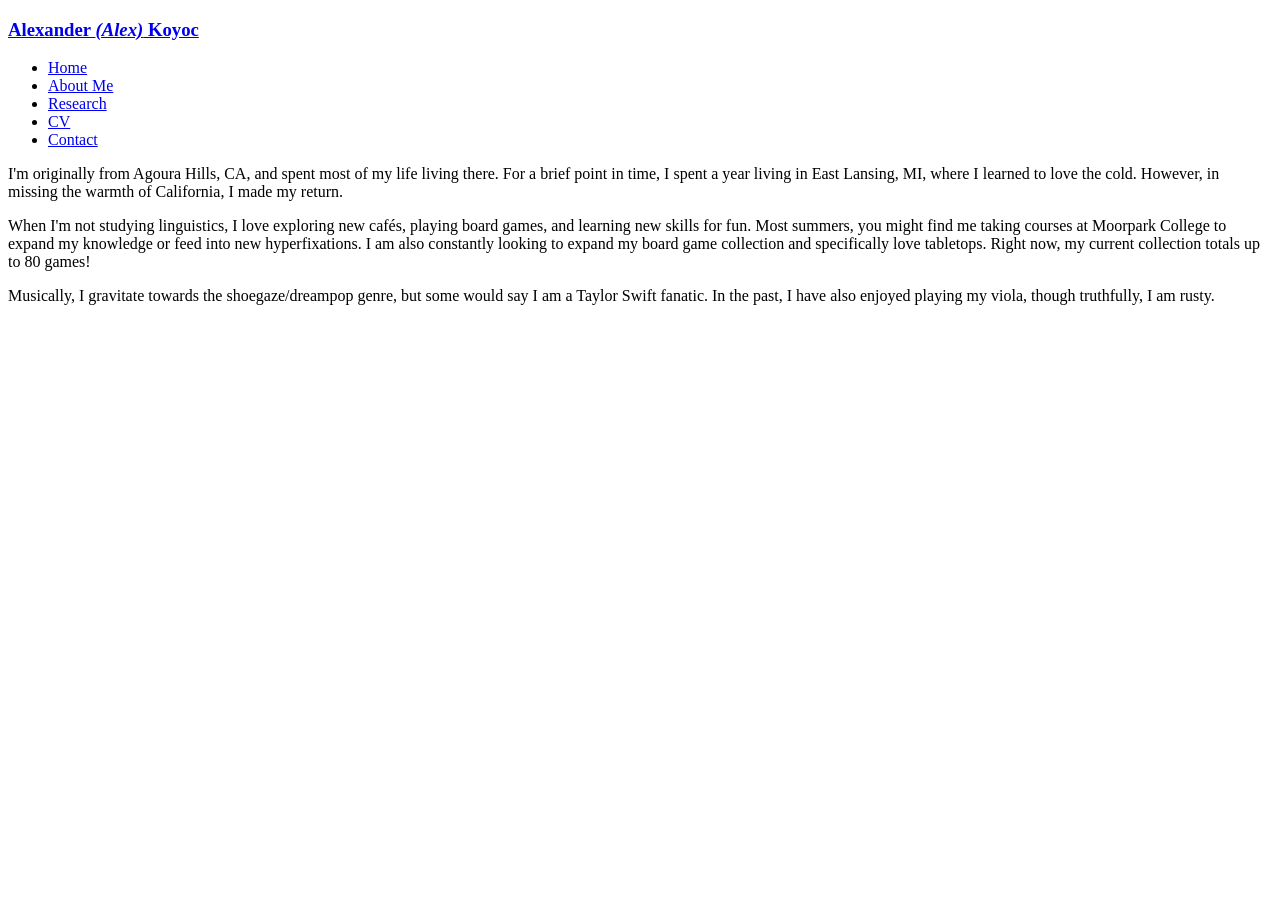
==== about-me.html @ 0995c2f6 "Create about-me.html" ====
<!DOCTYPE html>
<html>
   <head>
     <meta charset="utf-8">
     <title>Alex Koyoc</title>
     <link rel="icon" href="AKLogo1.png">
   </head>
   <body>
      <section class="content">
         
         <section class="banner">
            <h1> <a href="index.html">Alexander <em>(Alex)</em> Koyoc</a> </h1>
         </section>

         <section class="=nav">
               <nav>
                  <ul>
                     <li><a href="index.html">Home</a></li>
                     <li><a href="about-me.html">About Me</a></li>
                     <li><a href="research.html">Research</a></li>
                     <li><a href="AKCV.pdf">CV</a></li>
                     <li><a href="contact.html">Contact</a></li>
                  </ul>
               </nav>
         </section>
        
         <section>
            <p> I'm originally from Agoura Hills, CA, and spent most of my life living there. For a brief point in time, I spent a year living in East Lansing, MI, where I learned to love the cold. However, in missing the warmth of California, I made my return.</p>

           <p> When I'm not studying linguistics, I love exploring new cafés, playing board games, and learning new skills for fun. Most summers, you might find me taking courses at Moorpark College to expand my knowledge or feed into new hyperfixations. I am also constantly looking to expand my board game collection and specifically love tabletops. Right now, my current collection totals up to 80 games!</p>

             <p>Musically, I gravitate towards the shoegaze/dreampop genre, but some would say I am a Taylor Swift fanatic. In the past, I have also enjoyed playing my viola, though truthfully, I am rusty.</p>

         </section>
        
      </section>
   </body>
</html>
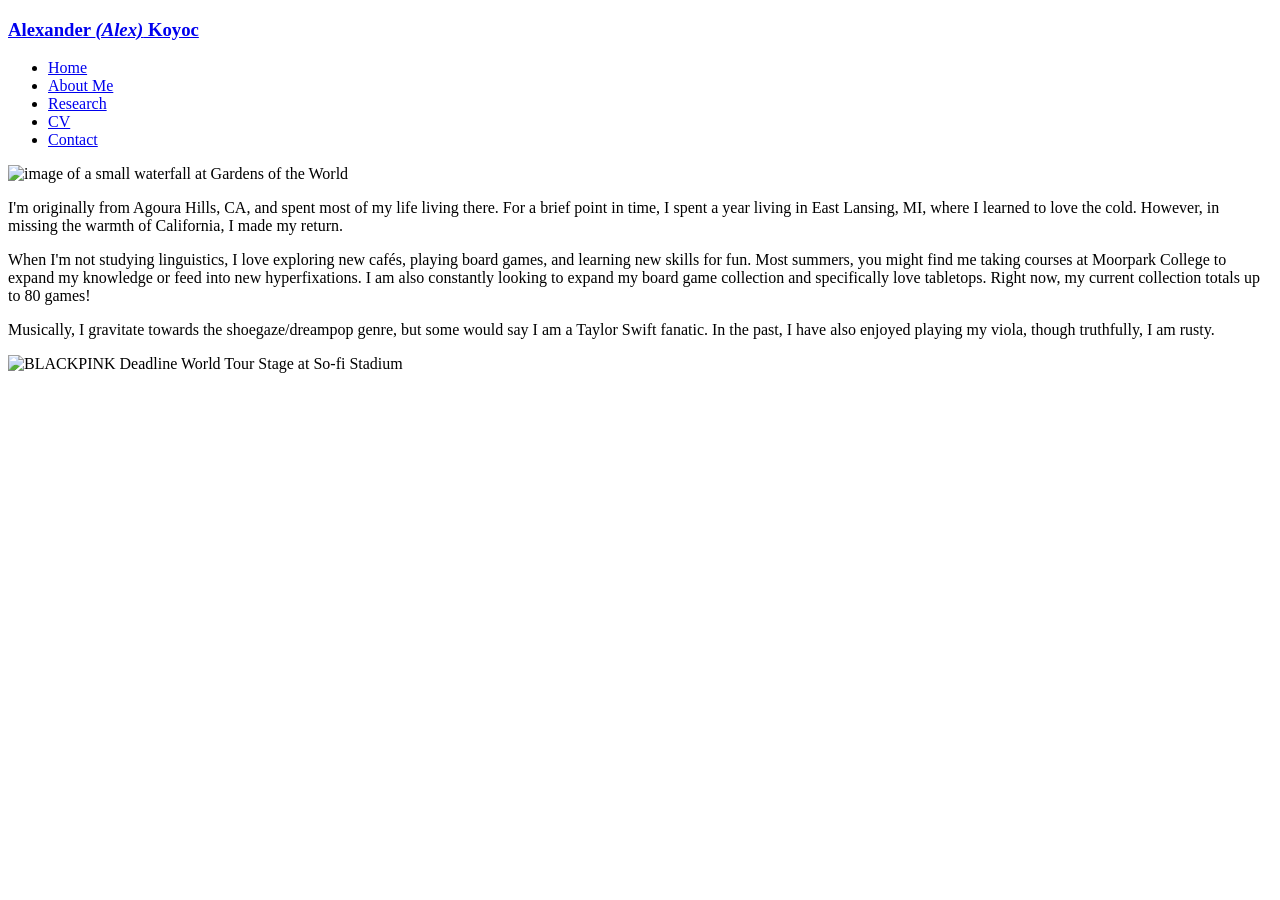
==== commit 6e0c5682: "Update about-me.html" ====
--- a/about-me.html
+++ b/about-me.html
@@ -23,7 +23,11 @@
                   </ul>
                </nav>
          </section>
-        
+
+         <section>
+         <img src="agoura.jpg" alt="image of a small waterfall at Gardens of the World" width="500">
+         </section>
+            
          <section>
             <p> I'm originally from Agoura Hills, CA, and spent most of my life living there. For a brief point in time, I spent a year living in East Lansing, MI, where I learned to love the cold. However, in missing the warmth of California, I made my return.</p>
 
@@ -32,7 +36,11 @@
              <p>Musically, I gravitate towards the shoegaze/dreampop genre, but some would say I am a Taylor Swift fanatic. In the past, I have also enjoyed playing my viola, though truthfully, I am rusty.</p>
 
          </section>
-        
+         
+        <section>
+         <img src="blackpink.jpg" alt="BLACKPINK Deadline World Tour Stage at So-fi Stadium" width="500">
+         </section>
+         
       </section>
    </body>
 </html>
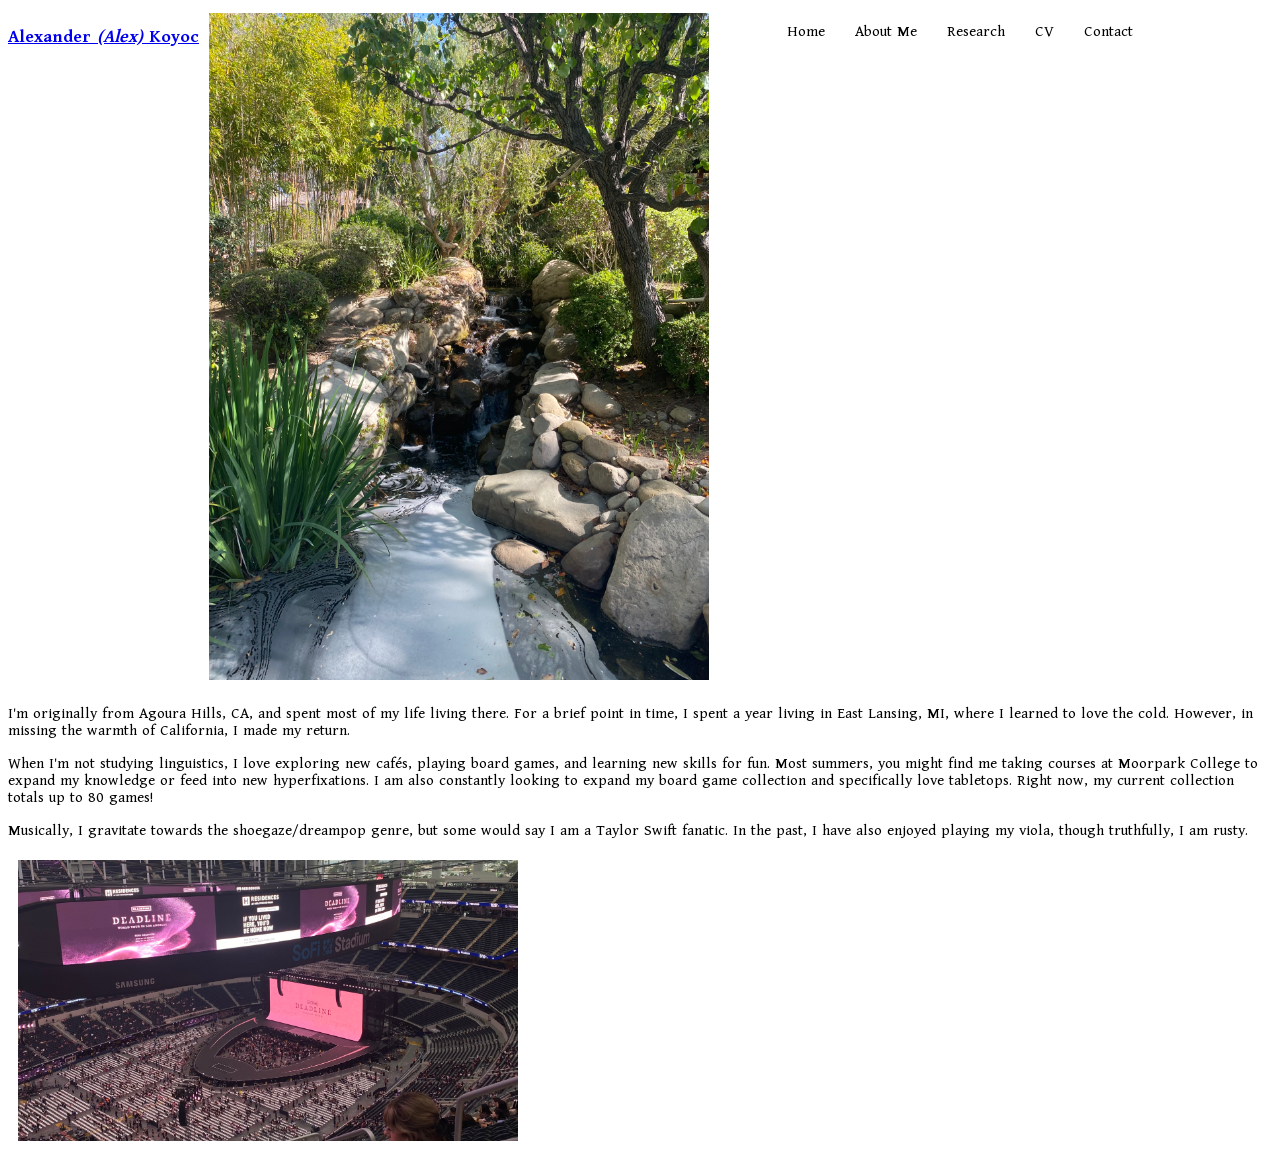
==== commit f2d1f2f2: "Update about-me.html" ====
--- a/about-me.html
+++ b/about-me.html
@@ -1,9 +1,13 @@
 <!DOCTYPE html>
-<html>
+<html lang="en">
    <head>
-     <meta charset="utf-8">
-     <title>Alex Koyoc</title>
-     <link rel="icon" href="AKLogo1.png">
+      <meta charset="UTF-8">
+      <title>Alex Koyoc</title>
+      <link rel="icon" href="AKLogo1.png">
+      <link rel="stylesheet" href="styles.css">
+      <link rel="preconnect" href="https://fonts.googleapis.com">
+      <link rel="preconnect" href="https://fonts.gstatic.com" crossorigin>
+      <link href="https://fonts.googleapis.com/css2?family=Namdhinggo:wght@400;500;600;700;800&display=swap" rel="stylesheet">
    </head>
    <body>
       <section class="content">
--- a/styles.css
+++ b/styles.css
@@ -0,0 +1,53 @@
+body {
+	color: black;
+	font-family: "Namdhinggo", Serif;
+	font-optical-sizing: auto;
+}
+
+.banner {
+	float: left;
+	font-width: 600;
+	font-family: "Namdhinggo", Serif;
+}
+
+nav {
+	float: right;
+	font-family: "Namdhinggo", Serif;
+}
+
+nav ul {
+    display: flex;
+    list-style-type: none;
+    padding: 0;
+    margin: 0;
+    width: 500px;
+}
+
+nav li {
+	border: black 1px;
+    margin: 5px;
+    padding: 10px;
+    text-align: center;
+}
+
+nav a {
+	color: black;
+    text-decoration: none;
+      }
+
+.main-image {
+	clear: both;
+}
+		
+img {
+	width: 500px;
+	margin: 5px 10px;
+}
+
+.main-image img {
+	float: right
+}
+
+footer {
+  text-align: right;
+}
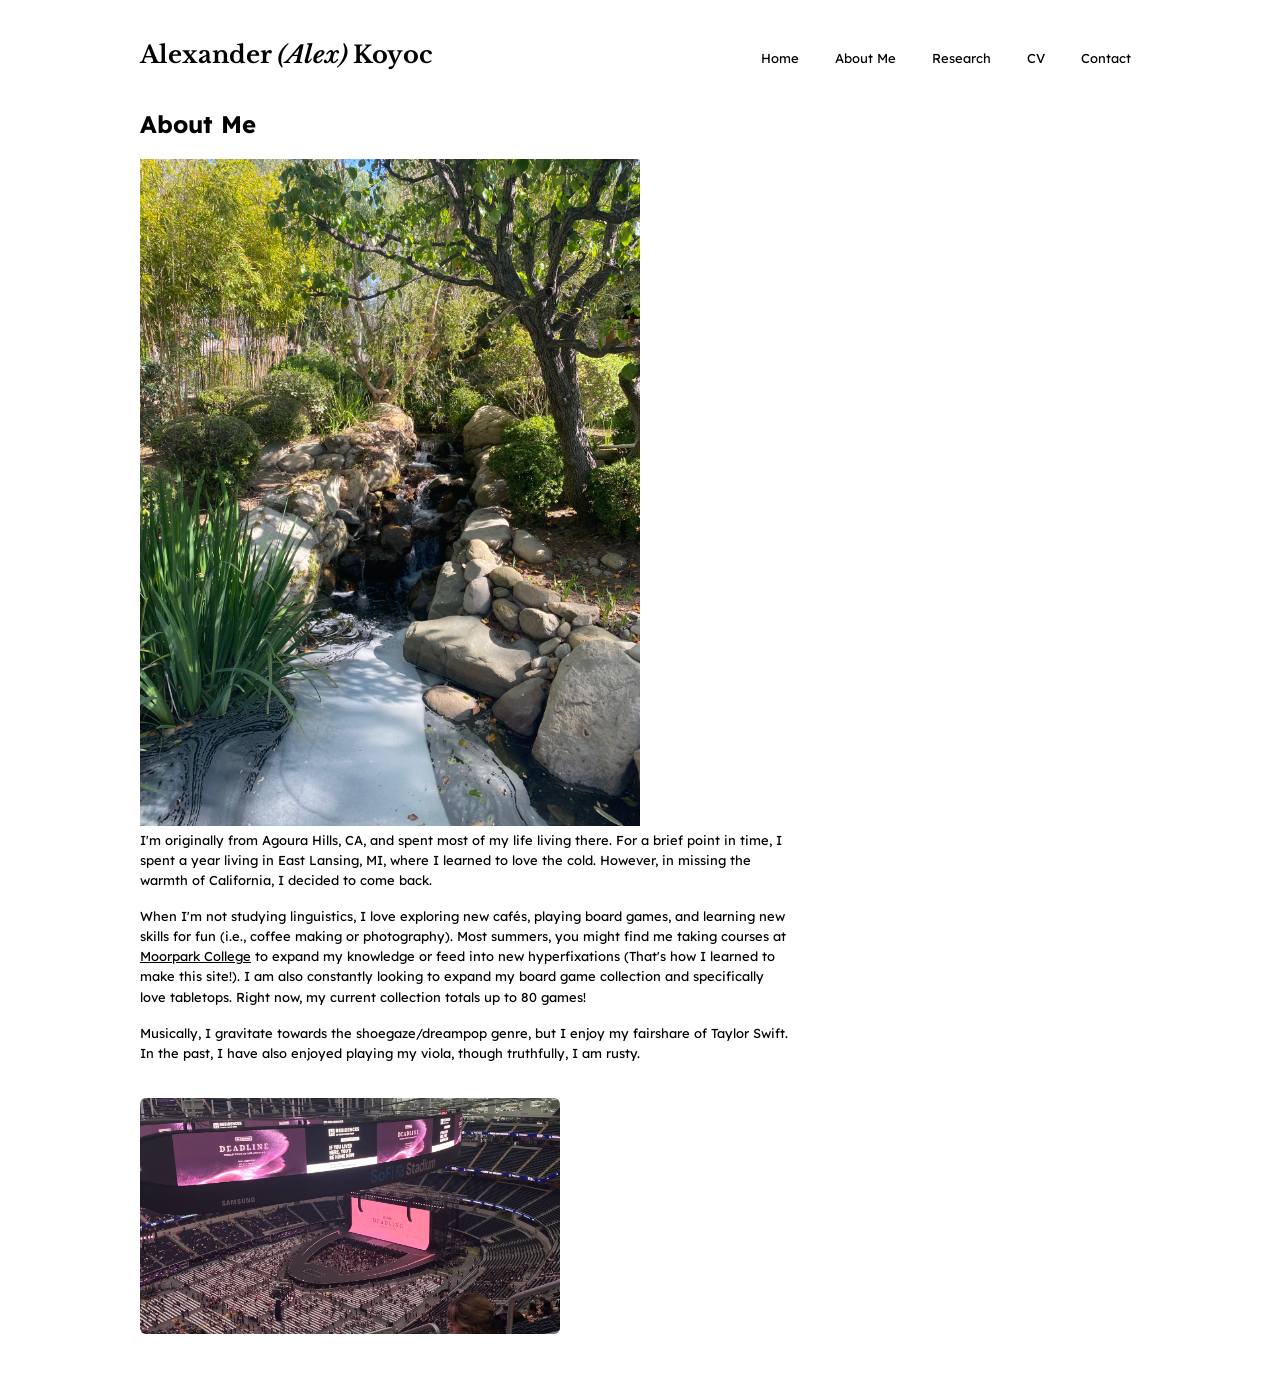
==== commit 571aeebb: "Add files via upload" ====
--- a/about-me.html
+++ b/about-me.html
@@ -3,47 +3,54 @@
    <head>
       <meta charset="UTF-8">
       <title>Alex Koyoc</title>
+      <meta name="description" content="Alexander Koyoc is a Linguistics and Psychology undergraduate student at UCLA interested in psycholinguistics, formal semantics, bilingualism, and language processing.">
       <link rel="icon" href="AKLogo1.png">
       <link rel="stylesheet" href="styles.css">
       <link rel="preconnect" href="https://fonts.googleapis.com">
       <link rel="preconnect" href="https://fonts.gstatic.com" crossorigin>
-      <link href="https://fonts.googleapis.com/css2?family=Namdhinggo:wght@400;500;600;700;800&display=swap" rel="stylesheet">
+      <link href="https://fonts.googleapis.com/css2?family=Lexend:wght@100..900&family=Libre+Baskerville:ital,wght@0,400..700;1,400..700&display=swap" rel="stylesheet">
    </head>
+   
    <body>
       <section class="content">
+
+         <header class="site-header">
+            <section class="banner">
+               <h1><a href="index.html">Alexander <em>(Alex)</em> Koyoc</a></h1>
+            </section>
+
+            <nav class="site-nav">
+               <ul>
+                  <li> <a href="index.html">Home</a> </li>
+                  <li> <a href="about-me.html">About Me</a> </li>
+                  <li> <a href="research.html">Research</a> </li>
+                  <li> <a href="AKCV.pdf">CV</a> </li>
+                  <li> <a href="contact.html">Contact</a> </li>
+               </ul>      
+            </nav>
+         </header>
+
+         <main>
+               <section>
+                  <h2>About Me</h2>
+               </section>
+
+               <section>
+                  <img src="agoura.jpg" alt="image of a small waterfall at Gardens of the World" width="500">
+               </section>
+
+               <section class="info">
+                  <p> I'm originally from Agoura Hills, CA, and spent most of my life living there. For a brief point in time, I spent a year living in East Lansing, MI, where I learned to love the cold. However, in missing the warmth of California, I decided to come back.</p>
+
+                  <p> When I'm not studying linguistics, I love exploring new cafés, playing board games, and learning new skills for fun (i.e., coffee making or photography). Most summers, you might find me taking courses at <a href="https://www.moorparkcollege.edu/">Moorpark College</a> to expand my knowledge or feed into new hyperfixations (That's how I learned to make this site!). I am also constantly looking to expand my board game collection and specifically love tabletops. Right now, my current collection totals up to 80 games!</p>
+
+                  <p>Musically, I gravitate towards the shoegaze/dreampop genre, but I enjoy my fairshare of Taylor Swift. In the past, I have also enjoyed playing my viola, though truthfully, I am rusty.</p>
+               </section>
          
-         <section class="banner">
-            <h1> <a href="index.html">Alexander <em>(Alex)</em> Koyoc</a> </h1>
-         </section>
-
-         <section class="=nav">
-               <nav>
-                  <ul>
-                     <li><a href="index.html">Home</a></li>
-                     <li><a href="about-me.html">About Me</a></li>
-                     <li><a href="research.html">Research</a></li>
-                     <li><a href="AKCV.pdf">CV</a></li>
-                     <li><a href="contact.html">Contact</a></li>
-                  </ul>
-               </nav>
-         </section>
-
-         <section>
-         <img src="agoura.jpg" alt="image of a small waterfall at Gardens of the World" width="500">
-         </section>
-            
-         <section>
-            <p> I'm originally from Agoura Hills, CA, and spent most of my life living there. For a brief point in time, I spent a year living in East Lansing, MI, where I learned to love the cold. However, in missing the warmth of California, I made my return.</p>
-
-           <p> When I'm not studying linguistics, I love exploring new cafés, playing board games, and learning new skills for fun. Most summers, you might find me taking courses at Moorpark College to expand my knowledge or feed into new hyperfixations. I am also constantly looking to expand my board game collection and specifically love tabletops. Right now, my current collection totals up to 80 games!</p>
-
-             <p>Musically, I gravitate towards the shoegaze/dreampop genre, but some would say I am a Taylor Swift fanatic. In the past, I have also enjoyed playing my viola, though truthfully, I am rusty.</p>
-
-         </section>
-         
-        <section>
-         <img src="blackpink.jpg" alt="BLACKPINK Deadline World Tour Stage at So-fi Stadium" width="500">
-         </section>
+               <section class="about-extra-image">
+                  <img src="blackpink.jpg" alt="BLACKPINK Deadline World Tour Stage at So-fi Stadium" width="500">
+               </section>
+         </main>
          
       </section>
    </body>
--- a/styles.css
+++ b/styles.css
@@ -1,53 +1,182 @@
+/* =========================
+   General Page Styles
+
+   By: Alexander Koyoc
+   Last Updated: May 9, 2026
+
+========================= */
+
+
+* {
+	box-sizing: border-box;
+}
+
 body {
 	color: black;
-	font-family: "Namdhinggo", Serif;
-	font-optical-sizing: auto;
+	font-family: "Lexend", sans-serif;
+	margin: 40px 30px;
 }
 
-.banner {
-	float: left;
-	font-width: 600;
-	font-family: "Namdhinggo", Serif;
+.content {
+	max-width: 1000px;
+	margin: 0 auto;
 }
 
-nav {
-	float: right;
-	font-family: "Namdhinggo", Serif;
+/* =========================
+    Header
+========================= */
+
+.site-header {
+   display: flex;
+   justify-content: space-between;
+   align-items: baseline;
+   margin-bottom: 40px;
 }
 
-nav ul {
-    display: flex;
-    list-style-type: none;
-    padding: 0;
-    margin: 0;
-    width: 500px;
+.banner h1 {
+   margin: 0;
+   font-family: "Libre Baskerville", serif;
+   font-size: 24px;
+   font-weight: 700;
 }
 
-nav li {
-	border: black 1px;
-    margin: 5px;
-    padding: 10px;
-    text-align: center;
+.banner a {
+   color: black;
+   text-decoration: none;
 }
 
-nav a {
-	color: black;
-    text-decoration: none;
-      }
+.banner a:hover {
+   text-decoration: underline;
+}
+
+/* =========================
+    Navigation
+========================= */
+
+.site-nav ul {
+   display: flex;
+   gap: 18px;
+   list-style-type: none;
+   padding: 0;
+   margin: 0;
+}
+
+.site-nav a {
+   color: black;
+   text-decoration: none;
+   font-size: 13px;
+   padding: 6px 8px;
+   border: 1px solid transparent;
+}
+
+.site-nav a:hover {
+   border: 1px solid black;
+   background-color: #f2f2f2;
+}
+
+/* =========================
+   Layout
+========================= */
+
+.home-layout {
+	display:flex;
+	gap: 45px;
+	align-items: stretch;
+}
+
+/* =========================
+   Main Image
+========================= */
 
 .main-image {
-	clear: both;
-}
-		
-img {
-	width: 500px;
-	margin: 5px 10px;
+   flex-shrink: 0;
+   max-width: 420px;
 }
 
 .main-image img {
-	float: right
+   display: block;
+   width: 100%;
+   height: 100%;
+   object-fit: cover;
+   border-radius: 8px;
 }
 
+/* =========================
+   Body Text
+========================= */
+
+.info {
+   max-width: 650px;
+}
+
+.info p {
+   font-size: 13px;
+   line-height: 1.55;
+   text-align: left;
+   margin-top: 0;
+   margin-bottom: 16px;
+}
+
+/* =========================
+   Page Titles
+========================= */
+
+.page-title h2 {
+   margin-top: 0;
+   margin-bottom: 30px;
+   font-family: "Manrope", sans-serif;
+   font-size: 22px;
+   font-weight: 700;
+}
+
+
+/* =========================
+   About Page
+========================= */
+
+.about-layout {
+   display: flex;
+   gap: 45px;
+   align-items: flex-start;
+}
+
+.about-image {
+   flex-shrink: 0;
+   width: 420px;
+}
+
+.about-image img,
+.about-extra-image img {
+   display: block;
+   width: 100%;
+   max-width: 100%;
+   border-radius: 6px;
+}
+
+.about-extra-image {
+   max-width: 420px;
+   margin-top: 35px;
+}
+
+/* =========================
+   Links
+========================= */
+
+a {
+   color: black;
+}
+
+a:hover {
+   text-decoration: underline;
+}
+
+/* =========================
+   Footer
+========================= */
+
 footer {
-  text-align: right;
+   max-width: 900px;
+   margin: 60px auto 0;
+   font-size: 13px;
+   text-align: right;
 }
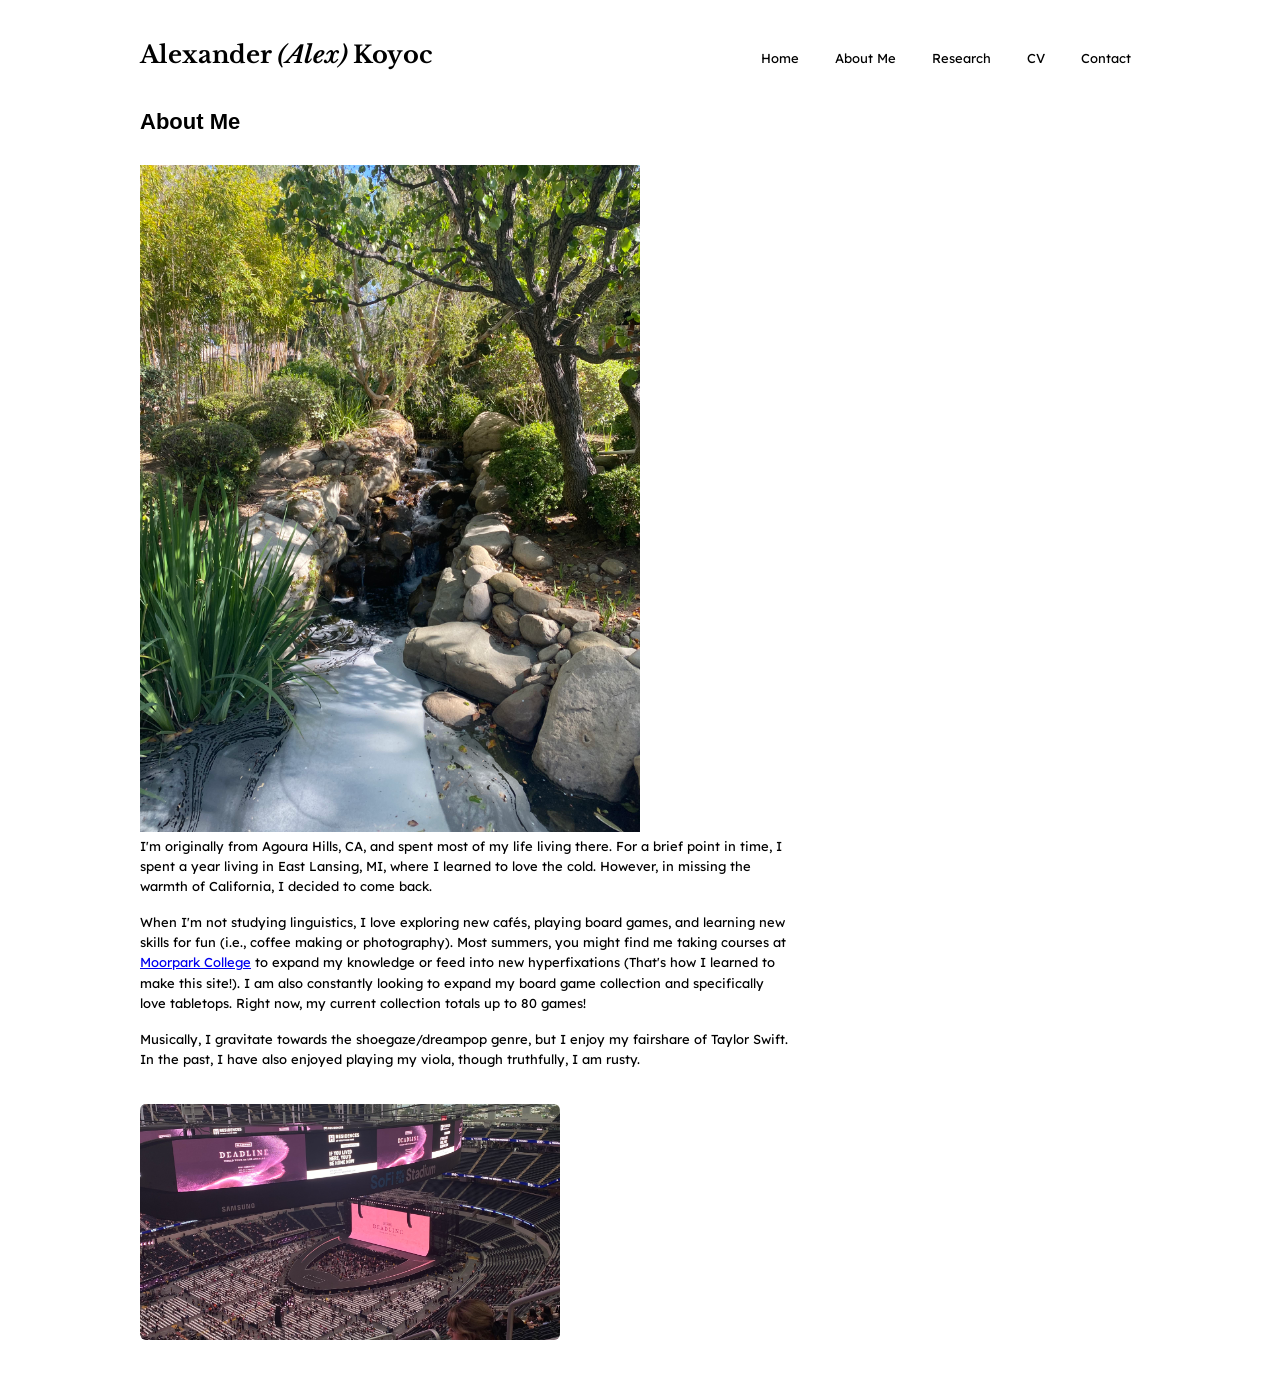
==== commit b01737ec: "Add files via upload" ====
--- a/about-me.html
+++ b/about-me.html
@@ -31,7 +31,7 @@
          </header>
 
          <main>
-               <section>
+               <section class="page-title">
                   <h2>About Me</h2>
                </section>
 
--- a/styles.css
+++ b/styles.css
@@ -140,13 +140,16 @@
    align-items: flex-start;
 }
 
+.about-layout .info {
+   max-width: 500px;
+}
+
 .about-image {
    flex-shrink: 0;
    width: 420px;
 }
 
-.about-image img,
-.about-extra-image img {
+.about-image img {
    display: block;
    width: 100%;
    max-width: 100%;
@@ -157,6 +160,13 @@
    max-width: 420px;
    margin-top: 35px;
 }
+
+.about-extra-image img {
+   display: block;
+   width: 100%;
+   max-width: 100%;
+   border-radius: 6px;
+}}
 
 /* =========================
    Links
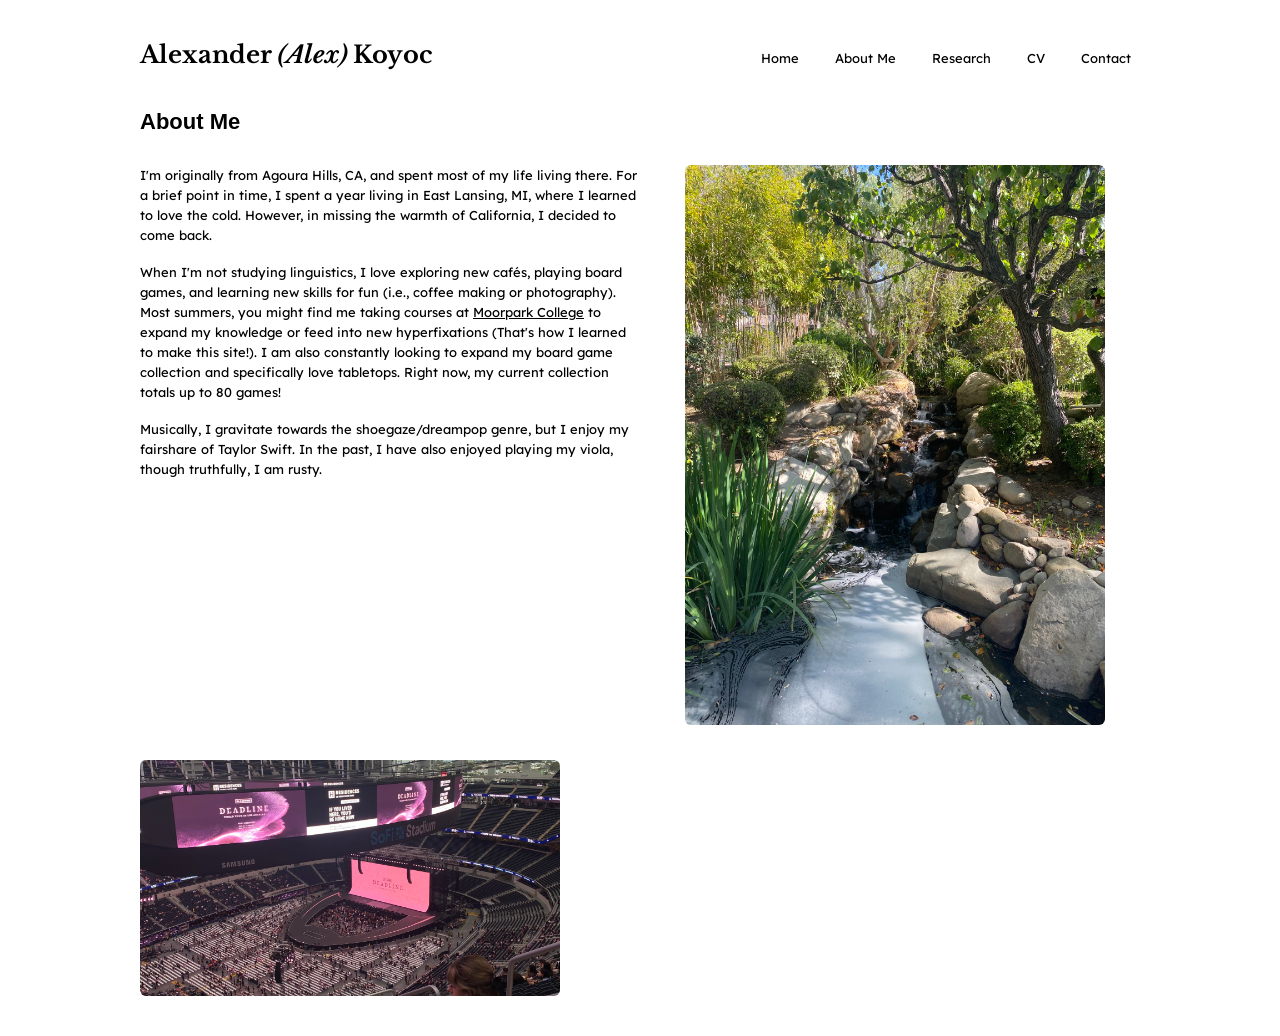
==== commit b8f2013d: "Add files via upload" ====
--- a/about-me.html
+++ b/about-me.html
@@ -35,20 +35,22 @@
                   <h2>About Me</h2>
                </section>
 
-               <section>
-                  <img src="agoura.jpg" alt="image of a small waterfall at Gardens of the World" width="500">
-               </section>
+               <section class="about-layout">
+                  <section class="info">
+                     <p> I'm originally from Agoura Hills, CA, and spent most of my life living there. For a brief point in time, I spent a year living in East Lansing, MI, where I learned to love the cold. However, in missing the warmth of California, I decided to come back.</p>
 
-               <section class="info">
-                  <p> I'm originally from Agoura Hills, CA, and spent most of my life living there. For a brief point in time, I spent a year living in East Lansing, MI, where I learned to love the cold. However, in missing the warmth of California, I decided to come back.</p>
+                     <p> When I'm not studying linguistics, I love exploring new cafés, playing board games, and learning new skills for fun (i.e., coffee making or photography). Most summers, you might find me taking courses at <a href="https://www.moorparkcollege.edu/">Moorpark College</a> to expand my knowledge or feed into new hyperfixations (That's how I learned to make this site!). I am also constantly looking to expand my board game collection and specifically love tabletops. Right now, my current collection totals up to 80 games!</p>
 
-                  <p> When I'm not studying linguistics, I love exploring new cafés, playing board games, and learning new skills for fun (i.e., coffee making or photography). Most summers, you might find me taking courses at <a href="https://www.moorparkcollege.edu/">Moorpark College</a> to expand my knowledge or feed into new hyperfixations (That's how I learned to make this site!). I am also constantly looking to expand my board game collection and specifically love tabletops. Right now, my current collection totals up to 80 games!</p>
+                     <p>Musically, I gravitate towards the shoegaze/dreampop genre, but I enjoy my fairshare of Taylor Swift. In the past, I have also enjoyed playing my viola, though truthfully, I am rusty.</p>
+                  </section>
 
-                  <p>Musically, I gravitate towards the shoegaze/dreampop genre, but I enjoy my fairshare of Taylor Swift. In the past, I have also enjoyed playing my viola, though truthfully, I am rusty.</p>
+                  <section class="about-image">
+                     <img src="agoura.jpg" alt="image of a small waterfall at Gardens of the World.">
+                  </section>
                </section>
          
                <section class="about-extra-image">
-                  <img src="blackpink.jpg" alt="BLACKPINK Deadline World Tour Stage at So-fi Stadium" width="500">
+                  <img src="blackpink.jpg" alt="BLACKPINK Deadline World Tour Stage at So-fi Stadium">
                </section>
          </main>
          
--- a/styles.css
+++ b/styles.css
@@ -166,7 +166,7 @@
    width: 100%;
    max-width: 100%;
    border-radius: 6px;
-}}
+}
 
 /* =========================
    Links
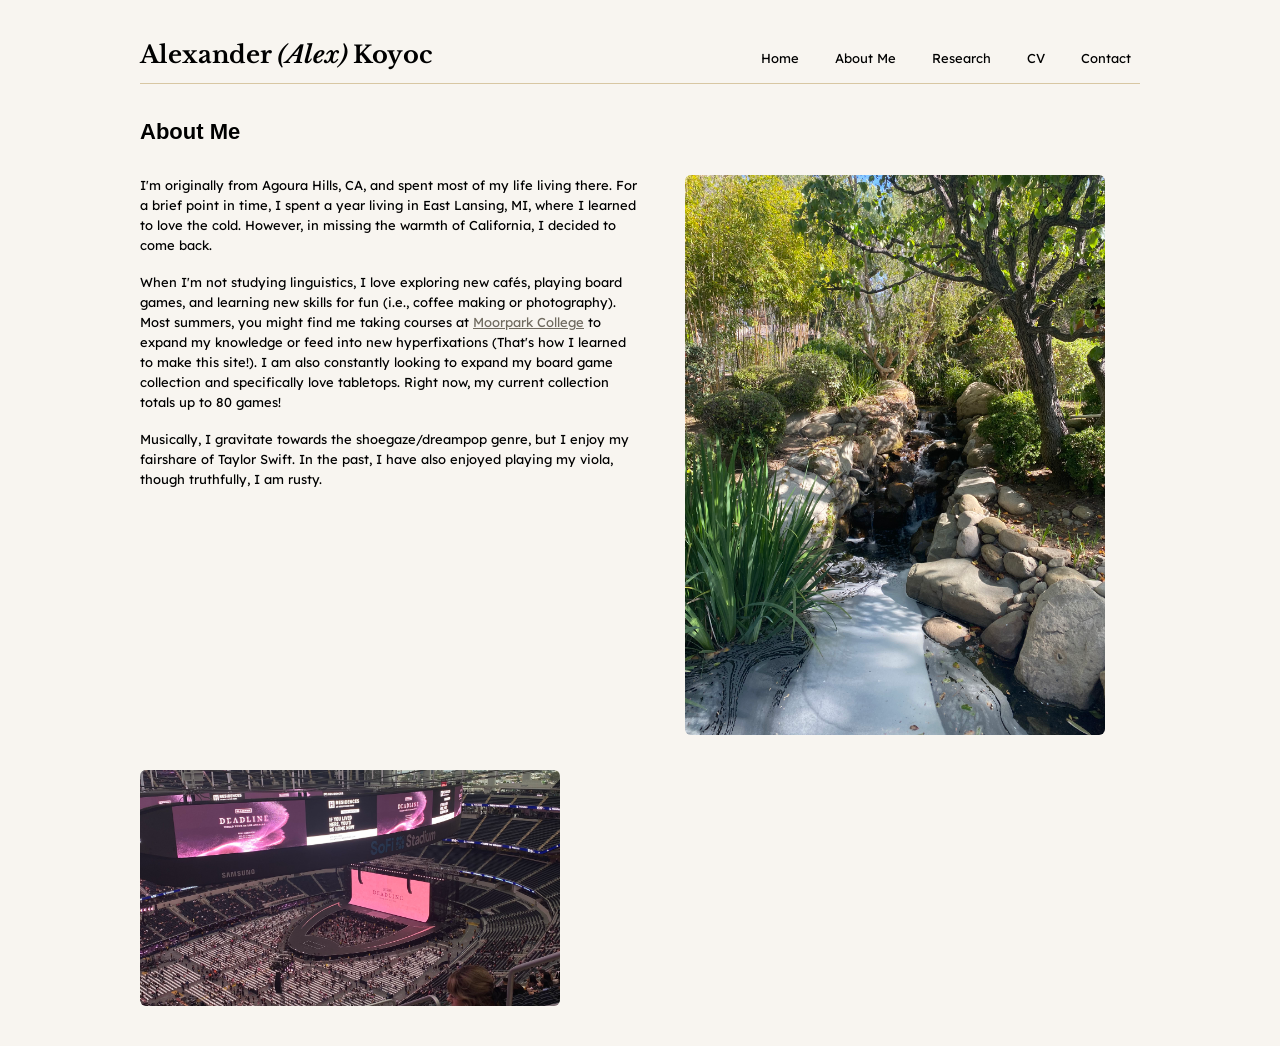
==== commit 8039f33f: "Add files via upload" ====
--- a/about-me.html
+++ b/about-me.html
@@ -2,6 +2,7 @@
 <html lang="en">
    <head>
       <meta charset="UTF-8">
+      <meta name="viewport" content="width=device-width, initial-scale=1.0">
       <title>Alex Koyoc</title>
       <meta name="description" content="Alexander Koyoc is a Linguistics and Psychology undergraduate student at UCLA interested in psycholinguistics, formal semantics, bilingualism, and language processing.">
       <link rel="icon" href="AKLogo1.png">
--- a/styles.css
+++ b/styles.css
@@ -15,12 +15,19 @@
 	color: black;
 	font-family: "Lexend", sans-serif;
 	margin: 40px 30px;
+	background-color: #f8f5f0;
 }
 
 .content {
 	max-width: 1000px;
 	margin: 0 auto;
 }
+
+::selection {
+   background-color: #d8c7a3;
+   color: black;
+}
+
 
 /* =========================
     Header
@@ -30,9 +37,18 @@
    display: flex;
    justify-content: space-between;
    align-items: baseline;
-   margin-bottom: 40px;
-}
-
+   margin-bottom: 35px;
+   padding-bottom: 14px;
+   border-bottom: 1px solid #d8c7a3;
+}
+
+.site-subtitle {
+   margin: 4px 0 0 0;
+   font-size: 11px;
+   letter-spacing: 1px;
+   text-transform: uppercase;
+   color: #6f6a5f;
+}
 .banner h1 {
    margin: 0;
    font-family: "Libre Baskerville", serif;
@@ -70,8 +86,10 @@
 }
 
 .site-nav a:hover {
-   border: 1px solid black;
-   background-color: #f2f2f2;
+   color: #6f6a5f;
+   border: 1px solid #8a7a63;
+   background-color: #eee7dc;
+   text-decoration: none;
 }
 
 /* =========================
@@ -79,18 +97,23 @@
 ========================= */
 
 .home-layout {
-	display:flex;
-	gap: 45px;
-	align-items: stretch;
+   display: flex;
+   gap: 35px;
+   align-items: stretch;
+
+   padding: 20px;
+   border: 1px solid #d8c7a3;
+   border-radius: 14px;
+   background-color: rgba(255, 255, 255, 0.35);
 }
 
 /* =========================
    Main Image
 ========================= */
 
-.main-image {
+..main-image {
    flex-shrink: 0;
-   max-width: 420px;
+   width: 400px;
 }
 
 .main-image img {
@@ -99,14 +122,16 @@
    height: 100%;
    object-fit: cover;
    border-radius: 8px;
-}
+   border: 1px solid #d8c7a3;
+}
+
 
 /* =========================
    Body Text
 ========================= */
 
 .info {
-   max-width: 650px;
+   max-width: 500px;
 }
 
 .info p {
@@ -117,6 +142,10 @@
    margin-bottom: 16px;
 }
 
+.info strong {
+   color: #6f6a5f;
+}
+
 /* =========================
    Page Titles
 ========================= */
@@ -172,12 +201,15 @@
    Links
 ========================= */
 
-a {
+.info a,
+.info a:visited {
+   color: #6f6a5f;
+}
+
+.info a:hover {
    color: black;
-}
-
-a:hover {
-   text-decoration: underline;
+   background-color: #d8c7a3;
+   text-decoration: none;
 }
 
 /* =========================
@@ -190,3 +222,86 @@
    font-size: 13px;
    text-align: right;
 }
+
+/* =========================
+   Mobile Layout
+========================= */
+
+@media (max-width: 768px) {
+   body {
+      margin: 25px 18px;
+   }
+
+   .content {
+      max-width: 100%;
+   }
+
+   .site-header {
+      flex-direction: column;
+      align-items: flex-start;
+      gap: 18px;
+      margin-bottom: 30px;
+   }
+
+   .banner h1 {
+      font-size: 23px;
+   }
+
+   .site-subtitle {
+      font-size: 10px;
+      letter-spacing: 0.8px;
+   }
+
+   .site-nav ul {
+      flex-wrap: wrap;
+      gap: 8px;
+   }
+
+   .site-nav a {
+      font-size: 12px;
+      padding: 6px 10px;
+   }
+
+   .home-layout {
+      flex-direction: column;
+      gap: 20px;
+      padding: 16px;
+   }
+
+   .main-image {
+      width: 100%;
+   }
+
+   .main-image img {
+      width: 100%;
+      height: auto;
+   }
+
+   .info {
+      max-width: 100%;
+   }
+
+   .info p {
+      font-size: 13px;
+      line-height: 1.55;
+   }
+
+   .about-layout {
+      flex-direction: column;
+      gap: 20px;
+   }
+
+   .about-image {
+      width: 100%;
+   }
+
+   .about-extra-image {
+      max-width: 100%;
+   }
+
+   footer {
+      max-width: 100%;
+      text-align: left;
+      margin-top: 40px;
+   }
+}
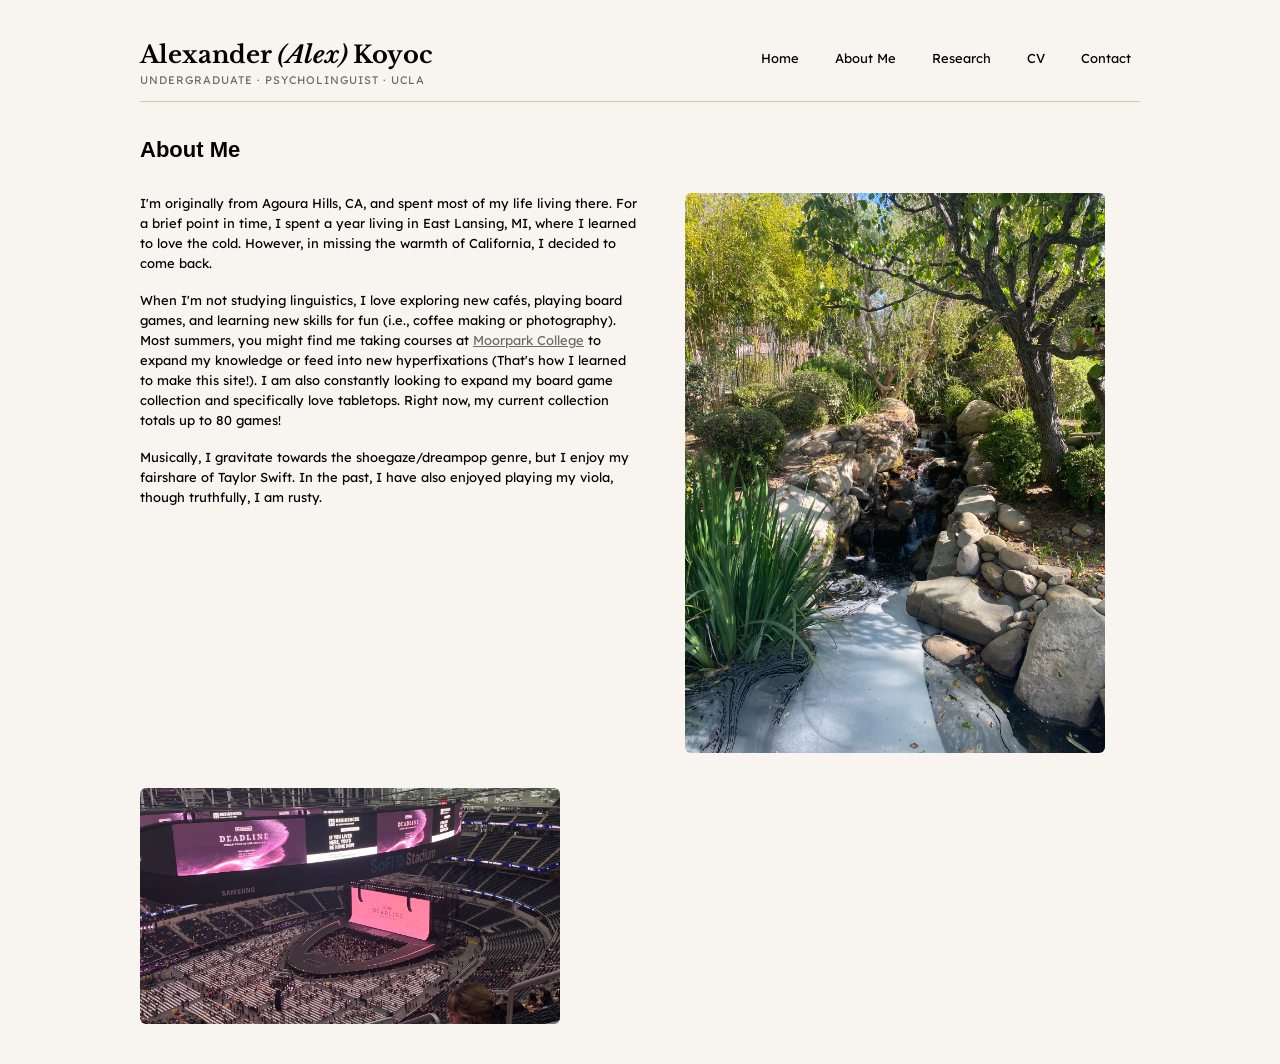
==== commit e1382683: "Add files via upload" ====
--- a/about-me.html
+++ b/about-me.html
@@ -18,6 +18,7 @@
          <header class="site-header">
             <section class="banner">
                <h1><a href="index.html">Alexander <em>(Alex)</em> Koyoc</a></h1>
+               <p class="site-subtitle">Undergraduate · Psycholinguist · UCLA</p>
             </section>
 
             <nav class="site-nav">
